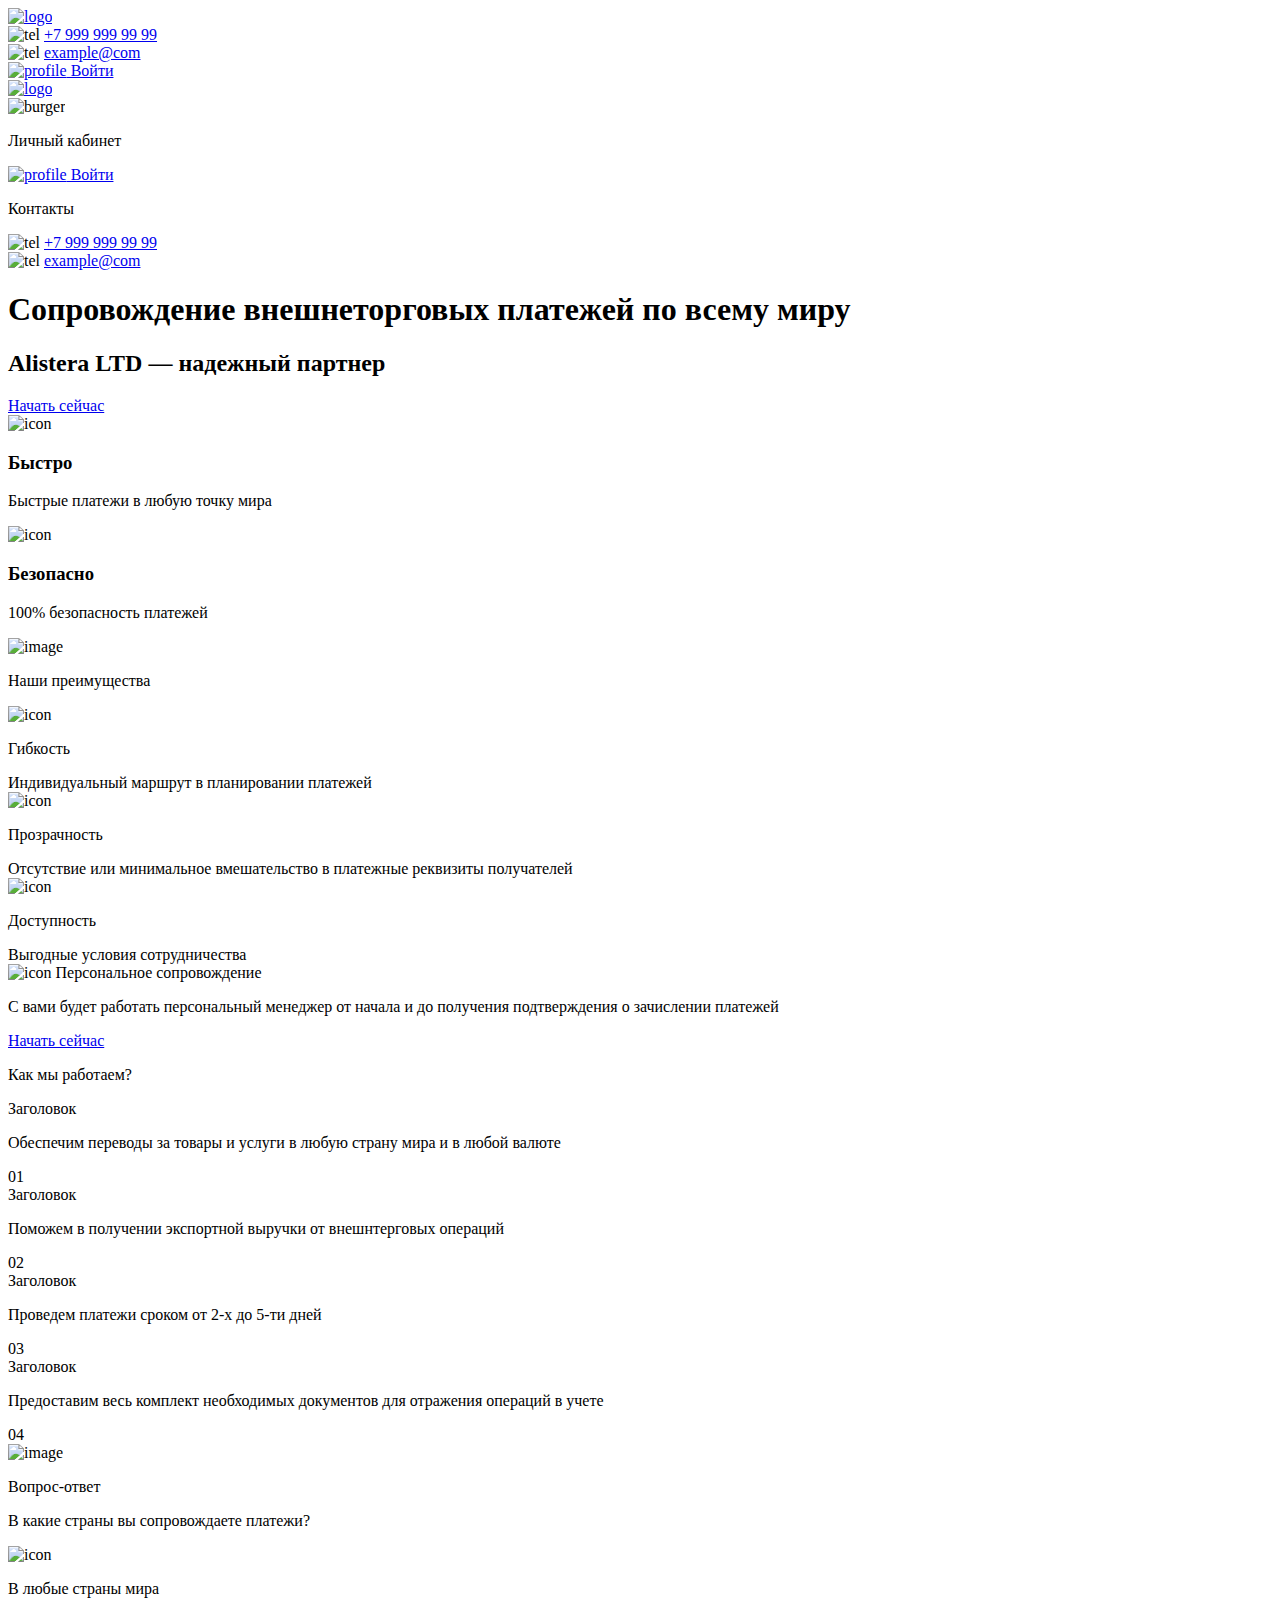
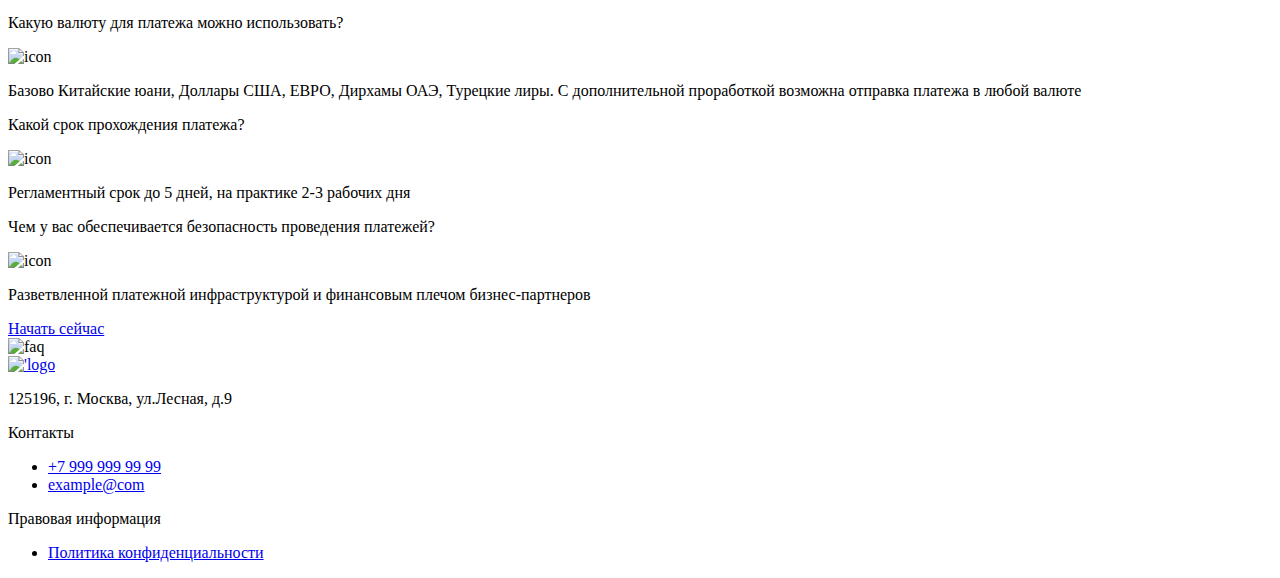
==== index.html @ 0e6edb85 "Update index.html" ====
<!DOCTYPE html>
<html lang="en">
  <head>
    <meta charset="UTF-8" />
    <meta name="viewport" content="width=device-width, initial-scale=1.0" />
    <link rel="icon" href="/img/fav.svg" type="image/x-icon" />
    <link rel="preconnect" href="https://fonts.googleapis.com" />
    <link rel="preconnect" href="https://fonts.gstatic.com" crossorigin />
    <link
      href="https://fonts.googleapis.com/css2?family=Jura:wght@300..700&family=Kanit:ital,wght@0,100;0,200;0,300;0,400;0,500;0,600;0,700;0,800;0,900;1,100;1,200;1,300;1,400;1,500;1,600;1,700;1,800;1,900&family=Montserrat:ital,wght@0,100..900;1,100..900&family=Raleway:ital,wght@0,100..900;1,100..900&family=Rubik:ital,wght@0,300..900;1,300..900&family=Space+Grotesk:wght@300..700&display=swap"
      rel="stylesheet"
    />
    <link rel="preconnect" href="https://fonts.googleapis.com" />
    <link rel="preconnect" href="https://fonts.gstatic.com" crossorigin />
    <link
      href="https://fonts.googleapis.com/css2?family=Inter:ital,opsz,wght@0,14..32,100..900;1,14..32,100..900&family=Jura:wght@300..700&family=Kanit:ital,wght@0,100;0,200;0,300;0,400;0,500;0,600;0,700;0,800;0,900;1,100;1,200;1,300;1,400;1,500;1,600;1,700;1,800;1,900&family=Montserrat:ital,wght@0,100..900;1,100..900&family=Raleway:ital,wght@0,100..900;1,100..900&family=Rubik:ital,wght@0,300..900;1,300..900&family=Space+Grotesk:wght@300..700&display=swap"
      rel="stylesheet"
    />
    <link rel="stylesheet" href="styles/main.css" />
    <link rel="stylesheet" href="styles/media.css" />
    <title>Alistera</title>
  </head>
  <body>
    <header>
      <div class="container">
        <div class="header__wrapper">
          <a href="/" class="header__logo">
            <img src="img/logo.svg" alt="logo" />
          </a>
          <div class="header__info">
            <div class="header__contacts">
              <div class="header__contact">
                <img src="img/tel.svg" alt="tel" />
                <a href="tel:+79999999999">+7 999 999 99 99</a>
              </div>
              <div class="header__contact">
                <img src="img/email.svg" alt="tel" />
                <a href="mailto:example@com">example@com</a>
              </div>
            </div>
            <a href="/" class="header__btn">
              <img src="img/profile.svg" alt="profile" />
              Войти
            </a>
          </div>
        </div>
        <div class="header__mobile">
          <a href="/" class="header__mobile-logo">
            <img src="img/logo.svg" alt="logo" />
          </a>
          <div class="header__mobile-burger">
            <img src="img/burger.svg" alt="burger" />
          </div>
          <div class="header__mobile-bg">
            <div class="header__mobile-content">
              <div class="header__mobile-profile">
                <p>Личный кабинет</p>
                <a href="/">
                  <img src="img/profile.svg" alt="profile" />
                  Войти
                </a>
              </div>
              <div class="header__mobile-contacts">
                <p>Контакты</p>
                <div class="header__contact">
                  <img src="img/tel.svg" alt="tel" />
                  <a href="tel:+79999999999">+7 999 999 99 99</a>
                </div>
                <div class="header__contact">
                  <img src="img/email.svg" alt="tel" />
                  <a href="mailto:example@com">example@com</a>
                </div>
              </div>
            </div>
          </div>
        </div>
      </div>
    </header>
    <main>
      <section class="banner">
        <div class="container">
          <div class="banner__info">
            <h1>Сопровождение внешнеторговых платежей по всему миру</h1>
            <h2>Alistera LTD — надежный партнер</h2>
            <div class="banner__btn">
              <a href="/" class="btn__main">Начать сейчас</a>
            </div>
            <div class="banner__items">
              <div class="banner__item">
                <img src="img/banner-fast.svg" alt="icon" />
                <h3>Быстро</h3>
                <p>Быстрые платежи в любую точку мира</p>
              </div>
              <div class="banner__item">
                <img src="img/banner-save.svg" alt="icon" />
                <h3>Безопасно</h3>
                <p>100% безопасность платежей</p>
              </div>
            </div>
            <div class="banner__image">
              <img src="img/banner.png" alt="image" />
            </div>
          </div>
        </div>
      </section>

      <section class="advantages">
        <div class="container">
          <p class="title__section">Наши преимущества</p>
          <div class="advantages__items">
            <div class="advantages__item">
              <img src="img/adv1.svg" alt="icon" />
              <p>Гибкость</p>
              <span>Индивидуальный маршрут в планировании платежей</span>
            </div>
            <div class="advantages__item">
              <img src="img/adv2.svg" alt="icon" />
              <p>Прозрачность</p>
              <span
                >Отсутствие или минимальное вмешательство в платежные реквизиты
                получателей</span
              >
            </div>
            <div class="advantages__item">
              <img src="img/adv3.svg" alt="icon" />
              <p>Доступность</p>
              <span>Выгодные условия сотрудничества</span>
            </div>
          </div>
          <div class="advantages__widget">
            <div class="advantages__widget-title">
              <img src="img/adv4.svg" alt="icon" />
              Персональное сопровождение
            </div>
            <p>
              С вами будет работать персональный менеджер от начала
              и до получения подтверждения о зачислении платежей
            </p>
            <a href="/" class="btn__main">Начать сейчас</a>
          </div>
        </div>
      </section>

      <section class="work">
        <div class="container">
          <p class="title__section">Как мы работаем?</p>
          <div class="work__wrapper">
            <div class="work__items">
              <div class="work__item">
                <span>Заголовок</span>
                <p>
                  Обеспечим переводы за товары и услуги в любую страну мира
                  и в любой валюте
                </p>
                <div class="work__item-number">01</div>
              </div>
              <div class="work__item">
                <span>Заголовок</span>
                <p>
                  Поможем в получении экспортной выручки от внешнтерговых
                  операций
                </p>
                <div class="work__item-number">02</div>
              </div>
              <div class="work__item">
                <span>Заголовок</span>
                <p>Проведем платежи сроком от 2-х до 5-ти дней</p>
                <div class="work__item-number">03</div>
              </div>
              <div class="work__item">
                <span>Заголовок</span>
                <p>
                  Предоставим весь комплект необходимых документов для отражения
                  операций в учете
                </p>
                <div class="work__item-number">04</div>
              </div>
            </div>
            <div class="work__image">
              <img src="img/work.png" alt="image" />
            </div>
          </div>
        </div>
      </section>

      <section class="faq">
        <div class="container">
          <p class="title__section">Вопрос-ответ</p>
          <div class="faq__wrapper">
            <div class="faq__info">
              <div class="faq__items">
                <div class="faq__item active">
                  <div class="faq__title">
                    <p>В какие страны вы сопровождаете платежи?</p>
                    <img src="img/faq-plus.svg" alt="icon" />
                  </div>
                  <p class="faq__content">В любые страны мира</p>
                </div>
                <div class="faq__item active">
                  <div class="faq__title">
                    <p>Какую валюту для платежа можно использовать?</p>
                    <img src="img/faq-plus.svg" alt="icon" />
                  </div>
                  <p class="faq__content">
                    Базово Китайские юани, Доллары США, ЕВРО, Дирхамы ОАЭ,
                    Турецкие лиры. С дополнительной проработкой возможна
                    отправка платежа в любой валюте
                  </p>
                </div>
                <div class="faq__item active">
                  <div class="faq__title">
                    <p>Какой срок прохождения платежа?</p>
                    <img src="img/faq-plus.svg" alt="icon" />
                  </div>
                  <p class="faq__content">
                    Регламентный срок до 5 дней, на практике 2-3 рабочих дня
                  </p>
                </div>
                <div class="faq__item">
                  <div class="faq__title">
                    <p>
                      Чем у вас обеспечивается безопасность проведения платежей?
                    </p>
                    <img src="img/faq-plus.svg" alt="icon" />
                  </div>
                  <p class="faq__content">
                    Разветвленной платежной инфраструктурой и финансовым плечом
                    бизнес-партнеров
                  </p>
                </div>
              </div>
              <a href="/" class="btn__main">Начать сейчас</a>
            </div>
            <div class="faq__image">
              <img src="img/faq.png" alt="faq" />
            </div>
          </div>
        </div>
      </section>
    </main>

    <footer>
      <div class="container">
        <div class="footer__wrapper">
          <div class="footer__info">
            <a href="/" class="footer__logo">
              <img src="img/logo.svg" alt="'logo" />
            </a>
            <p>125196, г. Москва, ул.Лесная, д.9</p>
          </div>
          <div class="footer__content">
            <span>Контакты</span>
            <ul>
              <li><a href="tel:+79999999999">+7 999 999 99 99</a></li>
              <li><a href="mailto:example@com">example@com</a></li>
            </ul>
          </div>
          <div class="footer__content">
            <span>Правовая информация</span>
            <ul>
              <li>
                <a class="footer__politic" href="/"
                  >Политика конфиденциальности</a
                >
              </li>
            </ul>
          </div>
        </div>
      </div>
    </footer>

    <script src="scripts/script.js"></script>
  </body>
</html>
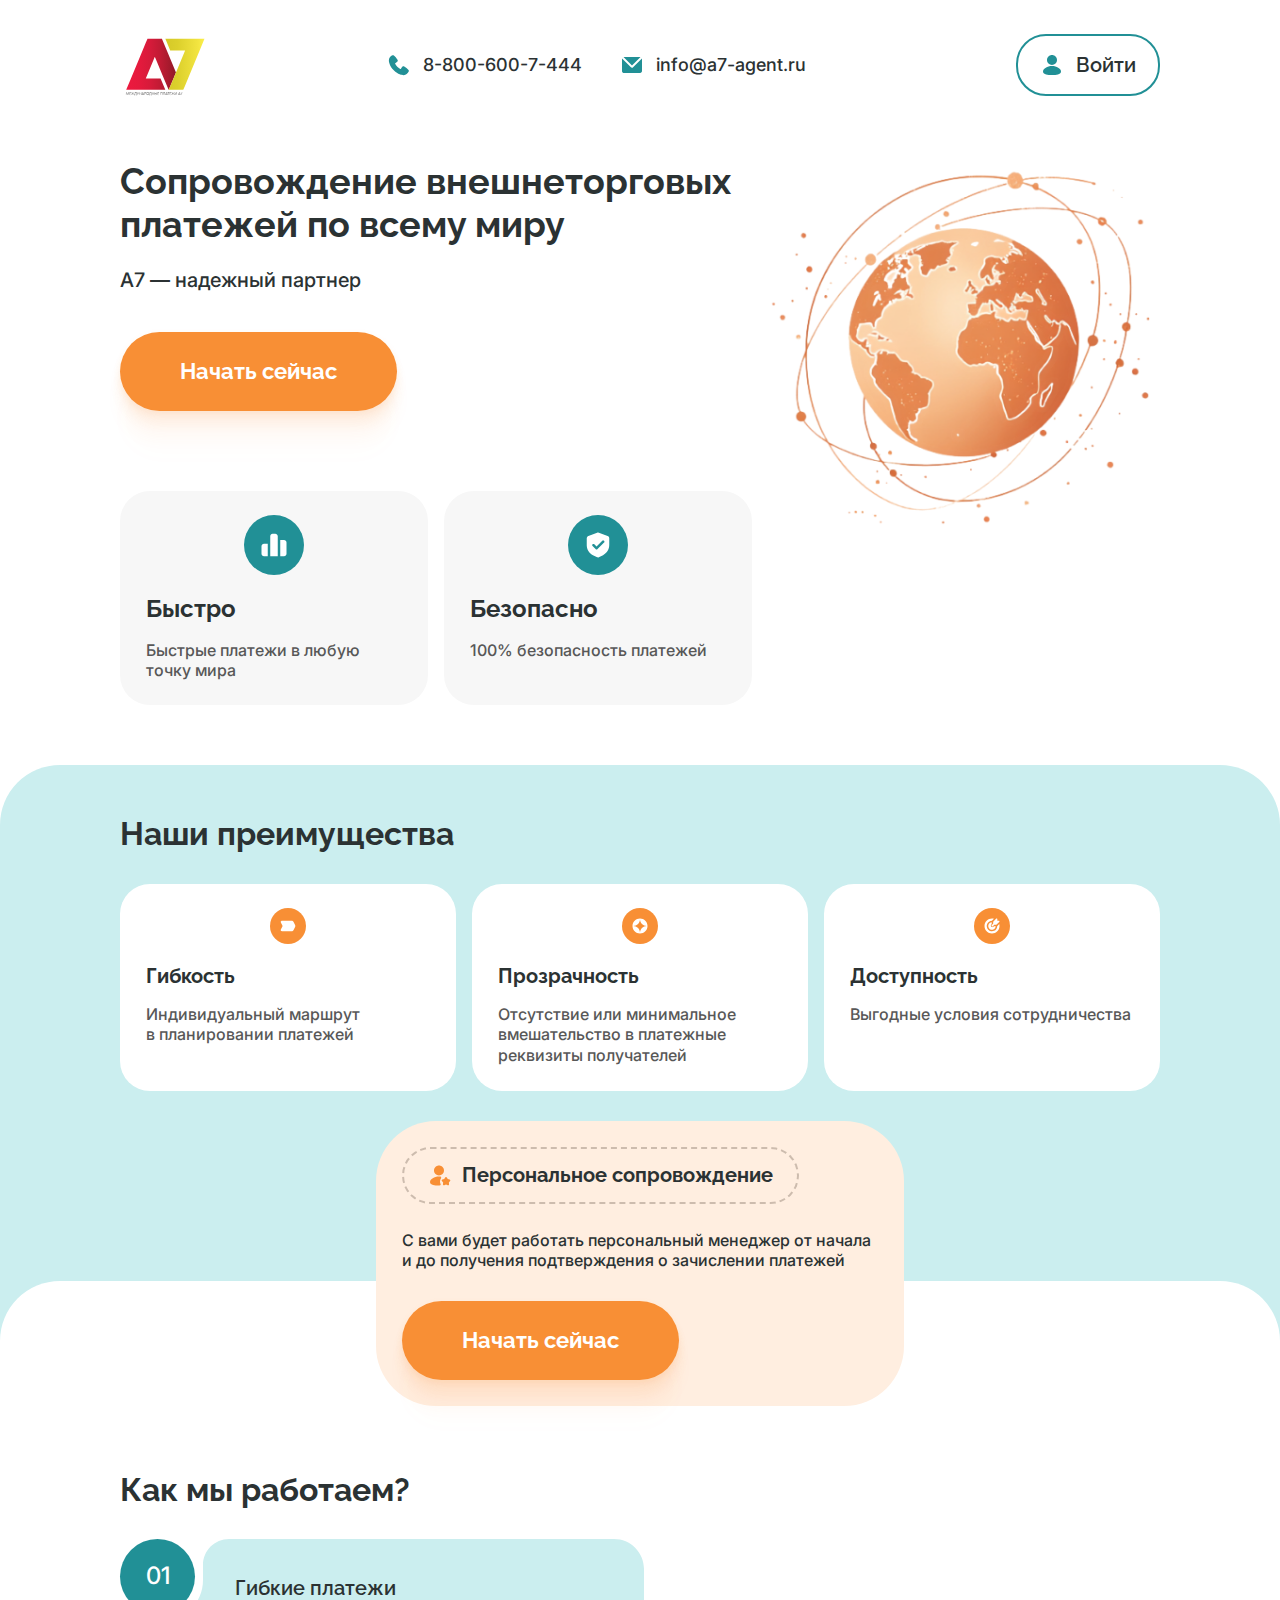
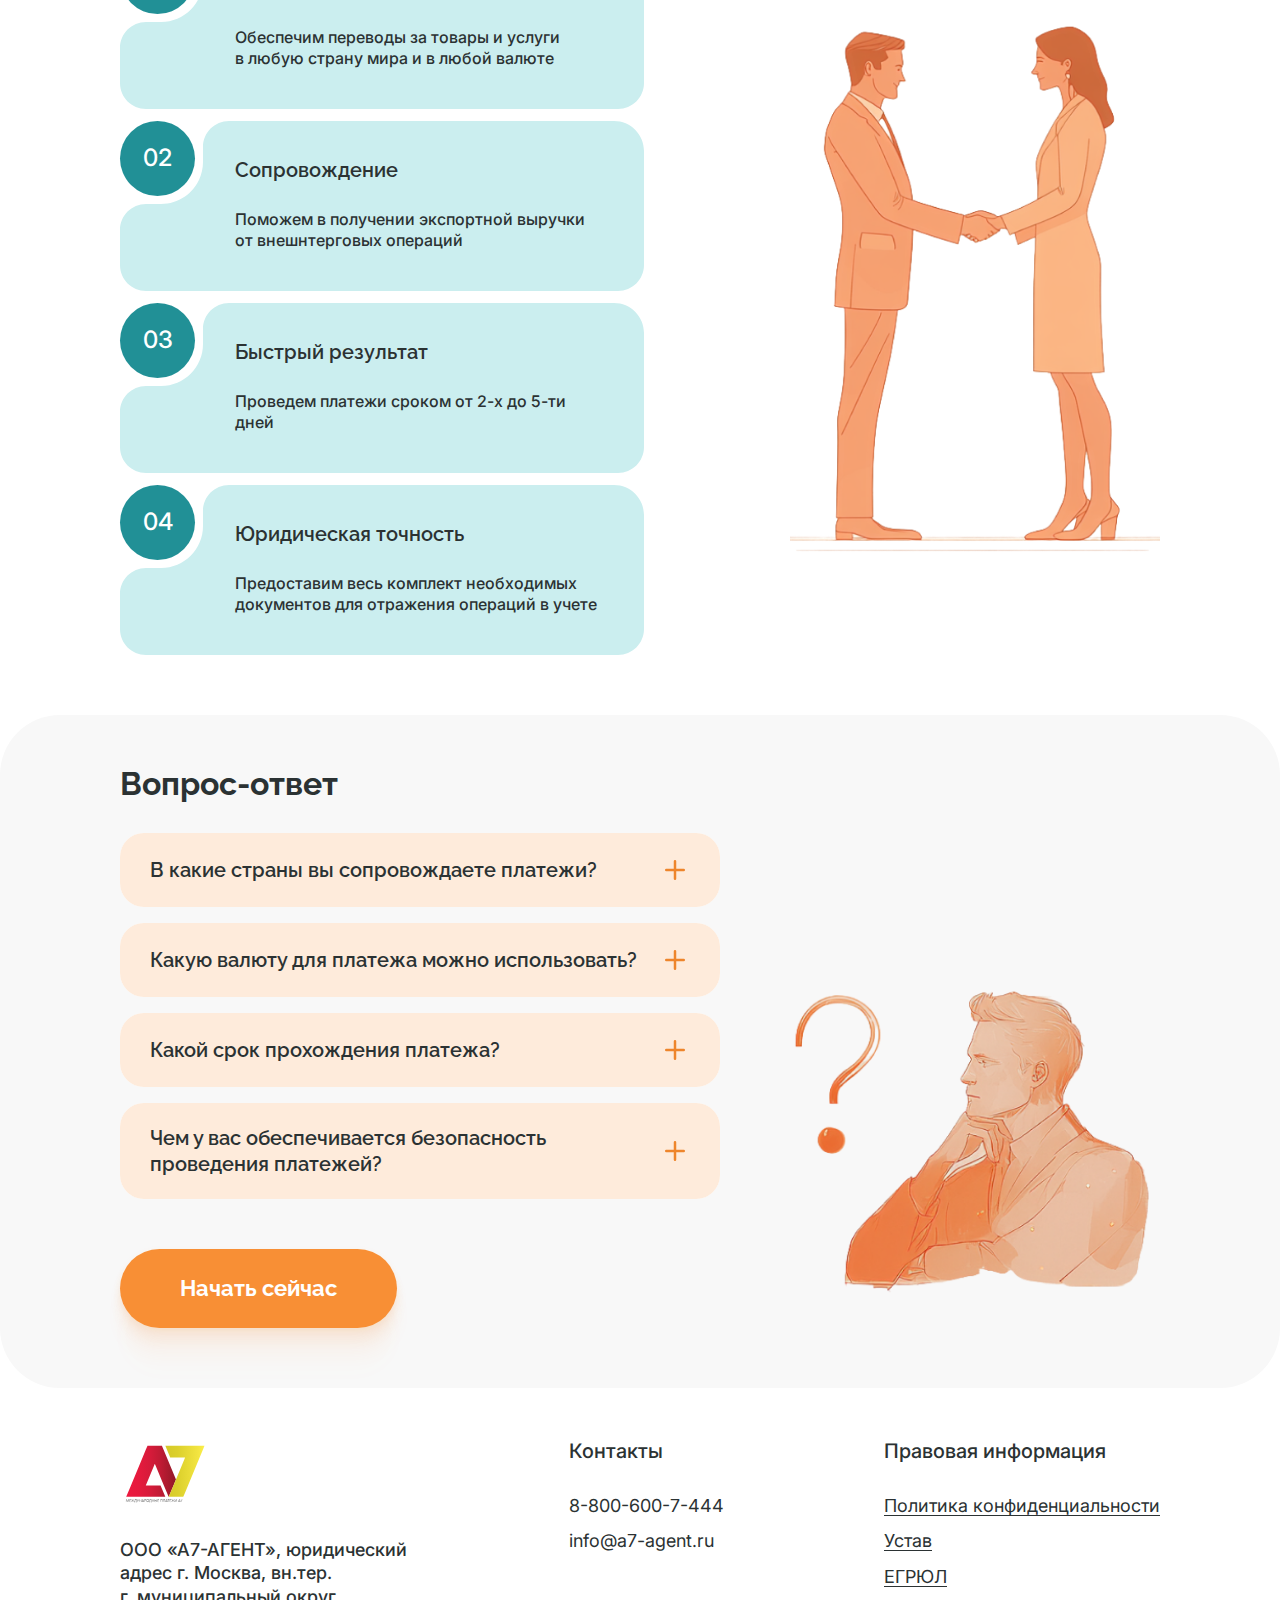
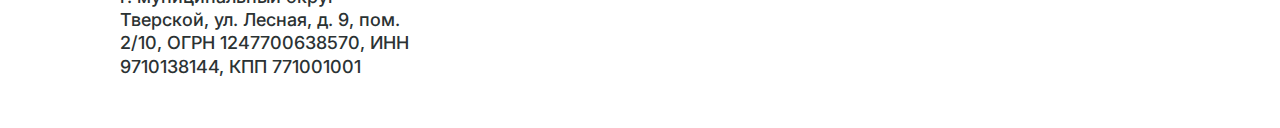
==== commit 6592be25: "Update index.html" ====
--- a/index.html
+++ b/index.html
@@ -3,7 +3,7 @@
   <head>
     <meta charset="UTF-8" />
     <meta name="viewport" content="width=device-width, initial-scale=1.0" />
-    <link rel="icon" href="/img/fav.svg" type="image/x-icon" />
+    <link rel="icon" href="img/fav.svg" type="image/x-icon" />
     <link rel="preconnect" href="https://fonts.googleapis.com" />
     <link rel="preconnect" href="https://fonts.gstatic.com" crossorigin />
     <link
@@ -18,7 +18,7 @@
     />
     <link rel="stylesheet" href="styles/main.css" />
     <link rel="stylesheet" href="styles/media.css" />
-    <title>Alistera</title>
+    <title>A7. Сопровождение внешнеторговых платежей по всему миру</title>
   </head>
   <body>
     <header>
@@ -31,14 +31,14 @@
             <div class="header__contacts">
               <div class="header__contact">
                 <img src="img/tel.svg" alt="tel" />
-                <a href="tel:+79999999999">+7 999 999 99 99</a>
+                <a href="tel:88006007444">8-800-600-7-444</a>
               </div>
               <div class="header__contact">
                 <img src="img/email.svg" alt="tel" />
-                <a href="mailto:example@com">example@com</a>
-              </div>
-            </div>
-            <a href="/" class="header__btn">
+                <a href="mailto:info@a7-agent.ru">info@a7-agent.ru</a>
+              </div>
+            </div>
+            <a href="https://form.a7-agent.ru/" class="header__btn">
               <img src="img/profile.svg" alt="profile" />
               Войти
             </a>
@@ -55,7 +55,7 @@
             <div class="header__mobile-content">
               <div class="header__mobile-profile">
                 <p>Личный кабинет</p>
-                <a href="/">
+                <a href="https://form.a7-agent.ru/">
                   <img src="img/profile.svg" alt="profile" />
                   Войти
                 </a>
@@ -64,11 +64,11 @@
                 <p>Контакты</p>
                 <div class="header__contact">
                   <img src="img/tel.svg" alt="tel" />
-                  <a href="tel:+79999999999">+7 999 999 99 99</a>
+                  <a href="tel:88006007444">8-800-600-7-444</a>
                 </div>
                 <div class="header__contact">
                   <img src="img/email.svg" alt="tel" />
-                  <a href="mailto:example@com">example@com</a>
+                  <a href="mailto:info@a7-agent.ru">info@a7-agent.ru</a>
                 </div>
               </div>
             </div>
@@ -81,9 +81,11 @@
         <div class="container">
           <div class="banner__info">
             <h1>Сопровождение внешнеторговых платежей по всему миру</h1>
-            <h2>Alistera LTD — надежный партнер</h2>
+            <h2>A7 — надежный партнер</h2>
             <div class="banner__btn">
-              <a href="/" class="btn__main">Начать сейчас</a>
+              <a href="https://form.a7-agent.ru/" class="btn__main"
+                >Начать сейчас</a
+              >
             </div>
             <div class="banner__items">
               <div class="banner__item">
@@ -136,7 +138,9 @@
               С вами будет работать персональный менеджер от начала
               и до получения подтверждения о зачислении платежей
             </p>
-            <a href="/" class="btn__main">Начать сейчас</a>
+            <a href="https://form.a7-agent.ru/" class="btn__main"
+              >Начать сейчас</a
+            >
           </div>
         </div>
       </section>
@@ -147,7 +151,7 @@
           <div class="work__wrapper">
             <div class="work__items">
               <div class="work__item">
-                <span>Заголовок</span>
+                <span>Гибкие платежи</span>
                 <p>
                   Обеспечим переводы за товары и услуги в любую страну мира
                   и в любой валюте
@@ -155,7 +159,7 @@
                 <div class="work__item-number">01</div>
               </div>
               <div class="work__item">
-                <span>Заголовок</span>
+                <span>Сопровождение</span>
                 <p>
                   Поможем в получении экспортной выручки от внешнтерговых
                   операций
@@ -163,12 +167,12 @@
                 <div class="work__item-number">02</div>
               </div>
               <div class="work__item">
-                <span>Заголовок</span>
+                <span>Быстрый результат</span>
                 <p>Проведем платежи сроком от 2-х до 5-ти дней</p>
                 <div class="work__item-number">03</div>
               </div>
               <div class="work__item">
-                <span>Заголовок</span>
+                <span>Юридическая точность</span>
                 <p>
                   Предоставим весь комплект необходимых документов для отражения
                   операций в учете
@@ -189,14 +193,14 @@
           <div class="faq__wrapper">
             <div class="faq__info">
               <div class="faq__items">
-                <div class="faq__item active">
+                <div class="faq__item">
                   <div class="faq__title">
                     <p>В какие страны вы сопровождаете платежи?</p>
                     <img src="img/faq-plus.svg" alt="icon" />
                   </div>
                   <p class="faq__content">В любые страны мира</p>
                 </div>
-                <div class="faq__item active">
+                <div class="faq__item">
                   <div class="faq__title">
                     <p>Какую валюту для платежа можно использовать?</p>
                     <img src="img/faq-plus.svg" alt="icon" />
@@ -207,7 +211,7 @@
                     отправка платежа в любой валюте
                   </p>
                 </div>
-                <div class="faq__item active">
+                <div class="faq__item">
                   <div class="faq__title">
                     <p>Какой срок прохождения платежа?</p>
                     <img src="img/faq-plus.svg" alt="icon" />
@@ -229,7 +233,9 @@
                   </p>
                 </div>
               </div>
-              <a href="/" class="btn__main">Начать сейчас</a>
+              <a href="https://form.a7-agent.ru/" class="btn__main"
+                >Начать сейчас</a
+              >
             </div>
             <div class="faq__image">
               <img src="img/faq.png" alt="faq" />
@@ -246,13 +252,19 @@
             <a href="/" class="footer__logo">
               <img src="img/logo.svg" alt="'logo" />
             </a>
-            <p>125196, г. Москва, ул.Лесная, д.9</p>
+            <p>
+              ООО «А7-АГЕНТ», юридический<br />
+              адрес г. Москва, вн.тер.<br />г. муниципальный округ<br />
+              Тверской, ул. Лесная, д. 9, пом.<br />
+              2/10, ОГРН 1247700638570, ИНН<br />
+              9710138144, КПП 771001001
+            </p>
           </div>
           <div class="footer__content">
             <span>Контакты</span>
             <ul>
-              <li><a href="tel:+79999999999">+7 999 999 99 99</a></li>
-              <li><a href="mailto:example@com">example@com</a></li>
+              <li><a href="tel:88006007444">8-800-600-7-444</a></li>
+              <li><a href="mailto:info@a7-agent.ru">info@a7-agent.ru</a></li>
             </ul>
           </div>
           <div class="footer__content">
@@ -263,6 +275,8 @@
                   >Политика конфиденциальности</a
                 >
               </li>
+              <li><a class="footer__politic" href="/">Устав</a></li>
+              <li><a class="footer__politic" href="/">ЕГРЮЛ</a></li>
             </ul>
           </div>
         </div>
--- a/styles/main.css
+++ b/styles/main.css
@@ -0,0 +1,594 @@
+*::-webkit-input-placeholder {
+  color: #000;
+  opacity: 1;
+}
+*:-moz-placeholder {
+  color: #000;
+  opacity: 1;
+}
+*::-moz-placeholder {
+  color: #000;
+  opacity: 1;
+}
+*:-ms-input-placeholder {
+  color: #000;
+  opacity: 1;
+}
+* {
+  box-sizing: border-box;
+}
+body {
+  font-family: "Inter";
+  padding: 0;
+  margin: 0;
+  background-color: #fff;
+  color: #2b3233;
+}
+button {
+  cursor: pointer;
+}
+button,
+input,
+optgroup,
+select,
+textarea {
+  font-family: inherit;
+}
+input {
+  -webkit-appearance: none;
+  -moz-appearance: none;
+  appearance: none;
+}
+a,
+button,
+input,
+img {
+  transition: all 0.3s;
+}
+h1,
+h2,
+h3,
+h4,
+h5,
+h6 {
+  padding: 0;
+  margin: 0;
+  font-weight: normal;
+}
+.wrapper {
+  overflow: hidden;
+}
+a {
+  text-decoration: none;
+  outline: none;
+  color: #2b3233;
+}
+* {
+  outline: none !important;
+}
+ul {
+  padding: 0;
+  margin: 0;
+}
+ul li {
+  list-style-type: none;
+  outline: none;
+}
+img {
+  outline: none;
+  display: block;
+}
+p {
+  padding: 0;
+  margin: 0;
+}
+form {
+  margin: 0;
+}
+
+.container {
+  max-width: 1320px;
+  padding: 0 20px;
+  margin-left: auto;
+  margin-right: auto;
+}
+
+header {
+  margin-top: 40px;
+}
+
+.header__wrapper {
+  display: flex;
+  justify-content: space-between;
+  align-items: center;
+}
+
+.header__logo {
+  display: flex;
+  width: 90px;
+  height: 70px;
+  overflow: hidden;
+}
+
+.header__logo img {
+  width: 100%;
+  height: 100%;
+  object-fit: cover;
+}
+
+.header__info {
+  display: flex;
+  align-items: center;
+  gap: 210px;
+}
+
+.header__contacts {
+  display: flex;
+  align-items: center;
+  gap: 38px;
+}
+
+.header__contact {
+  display: flex;
+  align-items: center;
+  gap: 12px;
+  font-family: "Inter";
+  font-weight: 500;
+  font-size: 18px;
+  line-height: 130%;
+  color: #2b3233;
+}
+
+.header__btn {
+  display: flex;
+  align-items: center;
+  gap: 12px;
+  font-family: "Raleway";
+  font-weight: 600;
+  font-size: 20px;
+  line-height: 130%;
+  color: #2b3233;
+  padding: 16px 22px;
+  border: 2px solid #219096;
+  width: fit-content;
+  border-radius: 30px;
+  cursor: pointer;
+}
+
+.banner {
+  margin: 90px 0 170px 0;
+}
+
+.banner__info {
+  position: relative;
+}
+
+.banner__image {
+  width: 726px;
+  height: 608px;
+  overflow: hidden;
+  position: absolute;
+  top: 66px;
+  right: -100px;
+}
+
+.banner__image img {
+  width: 100%;
+  height: 100%;
+  object-fit: cover;
+}
+
+.banner__info h1 {
+  color: #2b3233;
+  font-family: "Raleway";
+  font-size: 50px;
+  font-weight: 700;
+  line-height: 120%;
+  max-width: 850px;
+}
+
+.banner__info h2 {
+  margin-top: 22px;
+  color: #2b3233;
+  font-family: "Inter";
+  font-size: 24px;
+  font-style: normal;
+  font-weight: 500;
+  line-height: 120%;
+}
+
+.banner__btn {
+  margin-top: 120px;
+}
+
+.btn__main {
+  padding: 30px 60px;
+  border-radius: 60px;
+  background-color: #f88f35;
+  color: #fff;
+  font-family: "Raleway";
+  font-size: 26px;
+  font-style: normal;
+  font-weight: 700;
+  line-height: 120%;
+  text-align: center;
+  cursor: pointer;
+  display: inline-block;
+  transition: 0.4s all;
+  box-shadow: 0px 74px 21px 0px rgba(248, 143, 53, 0),
+    0px 47px 19px 0px rgba(248, 143, 53, 0.01),
+    0px 27px 16px 0px rgba(248, 143, 53, 0.05),
+    0px 12px 12px 0px rgba(248, 143, 53, 0.09),
+    0px 3px 7px 0px rgba(248, 143, 53, 0.1);
+}
+
+.btn__main:hover {
+  background-color: #ea8127;
+  box-shadow: 0px 74px 21px 0px rgba(248, 143, 53, 0),
+    0px 47px 19px 0px rgba(248, 143, 53, 0.01),
+    0px 27px 16px 0px rgba(248, 143, 53, 0.05),
+    0px 12px 12px 0px rgba(248, 143, 53, 0.09),
+    0px 3px 7px 0px rgba(248, 143, 53, 0.1);
+}
+
+.banner__items {
+  margin-top: 80px;
+  display: flex;
+  gap: 16px;
+}
+
+.banner__item {
+  padding: 40px;
+  max-width: 308px;
+  width: 100%;
+  border-radius: 30px;
+  background-color: #F7F7F7;
+}
+
+.banner__item img {
+  width: 60px;
+  height: 60px;
+  margin: 0 auto;
+}
+
+.banner__item h3 {
+  margin-top: 20px;
+  color: #2b3233;
+  font-family: "Raleway";
+  font-size: 24px;
+  font-style: normal;
+  font-weight: 700;
+  line-height: 120%;
+}
+
+.banner__item p {
+  margin-top: 16px;
+  color: #585858;
+  font-family: "Inter";
+  font-size: 18px;
+  font-style: normal;
+  font-weight: 500;
+  line-height: 130%;
+}
+
+.advantages {
+  background-color: #cbeeef;
+  border-radius: 60px 60px 0 0;
+  padding-top: 140px;
+}
+
+.title__section {
+  color: #2b3233;
+  font-family: "Raleway";
+  font-size: 50px;
+  font-style: normal;
+  font-weight: 700;
+  line-height: 120%;
+}
+
+.advantages__items {
+  margin-top: 90px;
+  display: flex;
+  gap: 16px;
+}
+
+.advantages__item {
+  padding: 40px;
+  border-radius: 30px;
+  background-color: #fff;
+  width: 416px;
+  height: 274px;
+}
+
+.advantages__item img {
+  width: 60px;
+  height: 60px;
+  margin: 0 auto;
+}
+
+.advantages__item p {
+  margin: 20px 0 16px 0;
+  color: #2b3233;
+  font-family: "Raleway";
+  font-size: 24px;
+  font-style: normal;
+  font-weight: 700;
+  line-height: 120%;
+}
+
+.advantages__item span {
+  color: #585858;
+  font-family: "Inter";
+  font-size: 18px;
+  font-style: normal;
+  font-weight: 500;
+  line-height: 130%;
+}
+
+.advantages__widget {
+  position: relative;
+  z-index: 10;
+  max-width: 738px;
+  margin: 40px auto 0;
+  padding: 40px;
+  border-radius: 60px;
+  background-color: #ffeee0;
+}
+
+.advantages__widget-title {
+  display: flex;
+  align-items: center;
+  gap: 10px;
+  padding: 14px 24px;
+  border-radius: 30px;
+  border: 2px dashed #cdbcae;
+  width: fit-content;
+  color: #2b3233;
+  font-family: "Raleway";
+  font-size: 24px;
+  font-style: normal;
+  font-weight: 700;
+  line-height: 120%;
+}
+
+.advantages__widget p {
+  margin: 26px 0 40px 0;
+  color: #2b3233;
+  font-family: "Inter";
+  font-size: 22px;
+  font-style: normal;
+  font-weight: 500;
+  line-height: 130%;
+}
+
+.work {
+  margin-top: -180px;
+  border-radius: 60px 60px 0 0;
+  padding: 310px 0 150px 0;
+  background-color: #fff;
+}
+
+.work__wrapper {
+  display: flex;
+  align-items: center;
+  gap: 146px;
+}
+
+.work__items {
+  margin-top: 100px;
+  display: flex;
+  flex-direction: column;
+  gap: 30px;
+}
+
+.work__item {
+  padding: 38px 86px 40px 115px;
+  width: 524px;
+  height: 190px;
+  background-image: url("../img/work-form.svg");
+  position: relative;
+  display: flex;
+  flex-direction: column;
+  justify-content: space-between;
+}
+
+.work__item-number {
+  position: absolute;
+  top: 0;
+  left: 0;
+  width: 75px;
+  height: 75px;
+  border-radius: 50%;
+  background-color: #219096;
+  display: flex;
+  align-items: center;
+  justify-content: center;
+  color: #fff;
+  font-family: "Inter";
+  font-size: 24px;
+  font-style: normal;
+  font-weight: 500;
+  line-height: 120%;
+}
+
+.work__item span {
+  color: #2b3233;
+  font-family: "Raleway";
+  font-size: 24px;
+  font-style: normal;
+  font-weight: 600;
+  line-height: 130%;
+}
+
+.work__item p {
+  color: #2b3233;
+  font-family: "Inter";
+  font-size: 18px;
+  font-style: normal;
+  font-weight: 500;
+  line-height: 130%;
+}
+
+.work__image {
+  width: 584px;
+  height: 874px;
+  overflow: hidden;
+}
+
+.work__image img {
+  width: 100%;
+  height: 100%;
+  object-fit: cover;
+}
+
+.faq {
+  padding: 140px 0 160px 0;
+  background-color: #f8f8f8;
+  border-radius: 60px;
+}
+
+.faq__wrapper {
+  display: flex;
+  justify-content: space-between;
+}
+
+.faq__image {
+  margin-top: 170px;
+  width: 448px;
+  height: 456px;
+  overflow: hidden;
+}
+
+.faq__image img {
+  width: 100%;
+  height: 100%;
+  object-fit: cover;
+}
+
+.faq__items {
+  margin: 90px 0 70px 0;
+  display: flex;
+  flex-direction: column;
+  gap: 16px;
+}
+
+.faq__item {
+  max-width: 740px;
+  background-color: #fff;
+  border-radius: 24px;
+}
+
+.faq__title {
+  padding: 26px 40px;
+  display: flex;
+  align-items: center;
+  justify-content: space-between;
+  background-color: #feebdb;
+  border-radius: 24px;
+  cursor: pointer;
+}
+
+.faq__title p {
+  max-width: 600px;
+  color: #2b3233;
+  font-family: "Raleway";
+  font-size: 24px;
+  font-style: normal;
+  font-weight: 600;
+  line-height: 130%;
+}
+
+.faq__content {
+  color: #2b3233;
+  font-family: "Inter";
+  font-size: 18px;
+  font-style: normal;
+  font-weight: 500;
+  line-height: 130%;
+}
+
+.faq__content {
+  overflow: hidden;
+  max-height: 0;
+  transition: all 0.3s ease;
+  padding: 0;
+}
+
+.faq__item.active .faq__content {
+  max-height: 120px !important;
+  padding: 26px 40px;
+}
+
+.faq__item.active .faq__title {
+  background-color: #cbeeef;
+}
+
+footer {
+  padding: 160px 0;
+}
+
+.footer__wrapper {
+  display: flex;
+  justify-content: space-between;
+}
+
+.footer__logo {
+  display: flex;
+  width: 90px;
+  height: 70px;
+  overflow: hidden;
+}
+
+.footer__logo img {
+  width: 100%;
+  height: 100%;
+  object-fit: cover;
+}
+
+.footer__info p {
+  margin-top: 30px;
+  color: #2b3233;
+  font-family: "Inter";
+  font-size: 18px;
+  font-style: normal;
+  font-weight: 500;
+  line-height: 130%;
+}
+
+.footer__content span {
+  color: #2b3233;
+  font-family: "Inter";
+  font-size: 20px;
+  font-style: normal;
+  font-weight: 500;
+  line-height: 130%;
+}
+
+.footer__content ul {
+  margin-top: 30px;
+  display: flex;
+  flex-direction: column;
+  gap: 12px;
+}
+
+.footer__content ul li a {
+  color: #2b3233;
+  font-family: "Inter";
+  font-size: 18px;
+  font-style: normal;
+  font-weight: 400;
+  line-height: 130%;
+}
+
+.footer__politic {
+  text-decoration-line: underline;
+  text-decoration-style: solid;
+  text-decoration-skip-ink: none;
+  text-decoration-thickness: auto;
+  text-underline-offset: auto;
+  text-underline-position: from-font;
+}
+
+.header__mobile {
+  display: none;
+}
--- a/styles/media.css
+++ b/styles/media.css
@@ -0,0 +1,601 @@
+@media (max-width: 1600px) {
+  .container {
+    max-width: 1080px;
+  }
+
+  header {
+    margin-top: 30px;
+  }
+
+  .banner {
+    margin: 60px 0;
+  }
+
+  .banner__info h1 {
+    font-size: 36px;
+    line-height: 120%;
+    max-width: 620px;
+  }
+
+  .banner__info h2 {
+    font-size: 20px;
+    line-height: 120%;
+  }
+
+  .banner__btn {
+    margin-top: 40px;
+  }
+
+  .banner__item p {
+    font-size: 16px;
+  }
+
+  .banner__item {
+    padding: 24px 26px;
+  }
+
+  .banner__image {
+    width: 420px;
+    height: 430px;
+    top: -30px;
+    right: -20px;
+  }
+
+  .advantages {
+    padding-top: 50px;
+  }
+
+  .title__section {
+    font-size: 32px;
+  }
+
+  .advantages__items {
+    margin-top: 30px;
+  }
+
+  .advantages__widget {
+    margin: 30px auto 0;
+  }
+
+  .advantages__item {
+    padding: 24px 26px;
+    width: 100%;
+    height: 207px;
+  }
+
+  .advantages__item img {
+    width: 36px;
+    height: 36px;
+  }
+
+  .advantages__item p {
+    font-size: 20px;
+  }
+
+  .advantages__item span {
+    font-size: 16px;
+  }
+
+  .advantages__widget {
+    max-width: 528px;
+    padding: 26px;
+  }
+
+  .advantages__widget-title {
+    font-size: 20px;
+  }
+
+  .advantages__widget p {
+    font-size: 16px;
+    margin: 26px 0 30px 0;
+  }
+
+  .work {
+    margin-top: -125px;
+    padding: 190px 0 60px 0;
+  }
+
+  .btn__main {
+    font-size: 22px;
+    padding: 26px 60px;
+  }
+
+  .work__items {
+    margin-top: 30px;
+    gap: 12px;
+  }
+
+  .work__item {
+    height: 170px;
+    background-image: url("../img/work-form-laptop.svg");
+    padding: 36px 43px 40px 115px;
+  }
+
+  .work__item p {
+    font-size: 16px;
+  }
+
+  .work__item span {
+    font-size: 20px;
+  }
+
+  .work__image {
+    width: 480px;
+    height: 720px;
+  }
+
+  .faq__item {
+    max-width: 600px;
+  }
+
+  .faq {
+    padding: 50px 0 60px 0;
+  }
+
+  .faq__items {
+    margin: 30px 0 50px 0;
+  }
+
+  .faq__image {
+    margin-top: 130px;
+    width: 380px;
+    height: 388px;
+  }
+
+  .faq__title p {
+    font-size: 20px;
+  }
+
+  .faq__title {
+    padding: 22px 30px;
+  }
+
+  .faq__item.active .faq__content {
+    padding: 22px 30px;
+  }
+
+  footer {
+    padding: 50px 0;
+  }
+}
+
+@media (max-width: 580px) {
+  .header__wrapper {
+    display: none;
+  }
+
+  header {
+    position: relative;
+    margin-top: 30px;
+  }
+
+  .header__mobile-content {
+    width: 100%;
+    height: 100vh;
+    position: absolute;
+    top: 0;
+    left: 0;
+    background-color: #fff;
+    z-index: 1000;
+    border-radius: 0 0 20px 20px;
+  }
+
+  .header__mobile {
+    display: flex;
+    align-items: center;
+    justify-content: space-between;
+  }
+
+  .header__mobile-burger {
+    position: relative;
+    z-index: 1001;
+  }
+
+  .header__mobile-logo {
+    display: flex;
+    width: 57px;
+    height: 44px;
+    overflow: hidden;
+  }
+
+  .header__mobile-logo img {
+    width: 100%;
+    height: 100%;
+    object-fit: cover;
+  }
+
+  .header__mobile-profile p,
+  .header__mobile-contacts p {
+    color: #2b3233;
+    font-family: "Raleway";
+    font-size: 18px;
+    font-style: normal;
+    font-weight: 600;
+    line-height: 130%;
+    margin-bottom: 22px;
+  }
+
+  .header__mobile-profile a {
+    width: 100%;
+    padding: 14px 0;
+    display: flex;
+    align-items: center;
+    justify-content: center;
+    gap: 12px;
+    border: 2px solid #219096;
+    border-radius: 30px;
+    color: #2b3233;
+    font-family: "Raleway";
+    font-size: 18px;
+    font-style: normal;
+    font-weight: 500;
+    line-height: 130%;
+    text-align: center;
+  }
+
+  .header__mobile-contacts {
+    margin-top: 40px;
+  }
+
+  .header__contact {
+    margin-bottom: 20px;
+  }
+
+  .header__mobile-content {
+    max-height: 0;
+    overflow: hidden;
+    transition: all 0.3s ease;
+  }
+
+  .header__mobile-content.active {
+    max-height: 340px;
+    padding: 40px 30px 20px 30px;
+  }
+
+  .header__mobile-burger img {
+    cursor: pointer;
+    transition: opacity 0.3s ease;
+  }
+
+  .header__mobile-burger img.close-icon {
+    opacity: 0;
+    position: absolute;
+    top: 0px;
+  }
+
+  .header__mobile-burger.active img.burger-icon {
+    opacity: 0;
+  }
+
+  .header__mobile-burger.active img.close-icon {
+    opacity: 1;
+  }
+
+  .header__mobile-bg {
+    transition: opacity 0.3s ease;
+    position: absolute;
+    inset: 0;
+    width: 100%;
+    height: 100vh;
+    background: rgba(34, 69, 71, 0.2);
+    opacity: 0;
+    z-index: 100;
+    pointer-events: none;
+  }
+
+  .header__mobile-bg.active {
+    opacity: 1;
+    pointer-events: auto;
+  }
+
+  .banner {
+    margin: 0 0 40px 0;
+  }
+
+  .banner__info {
+    padding-top: 245px;
+  }
+
+  .banner__image {
+    top: 0;
+    left: 50%;
+    transform: translateX(-50%);
+    width: 310px;
+    height: 245px;
+  }
+
+  .banner__info h1 {
+    font-size: 26px;
+    line-height: 120%;
+  }
+
+  .banner__info h2 {
+    margin-top: 23px;
+    font-size: 18px;
+    line-height: 120%;
+  }
+
+  .banner__btn {
+    margin-top: 50px;
+  }
+
+  .btn__main {
+    font-size: 20px;
+    line-height: 120%;
+    width: 100%;
+    padding: 20px 60px;
+  }
+
+  .banner__items {
+    margin-top: 50px;
+    flex-direction: column;
+    gap: 8px;
+  }
+
+  .banner__item {
+    padding: 20px;
+    max-width: 100%;
+  }
+
+  .banner__item img {
+    width: 36px;
+    height: 36px;
+  }
+
+  .banner__item h3 {
+    margin-top: 12px;
+    font-size: 20px;
+    line-height: 120%;
+  }
+
+  .banner__item p {
+    margin-top: 10px;
+    font-size: 16px;
+    line-height: 130%;
+  }
+
+  .advantages {
+    border-radius: 30px;
+    padding-top: 30px;
+  }
+
+  .title__section {
+    font-size: 22px;
+    line-height: 120%;
+  }
+
+  .advantages__items {
+    margin-top: 30px;
+    flex-direction: column;
+  }
+
+  .advantages__item {
+    width: 100%;
+    height: 100%;
+    padding: 20px;
+  }
+
+  .advantages__item img {
+    width: 36px;
+    height: 36px;
+  }
+
+  .advantages__item p {
+    margin: 12px 0 10px 0;
+    font-size: 20px;
+    line-height: 120%;
+  }
+
+  .advantages__item span {
+    font-size: 16px;
+    line-height: 130%;
+  }
+
+  .advantages__widget {
+    padding: 20px;
+    border-radius: 34px;
+    margin: 26px auto 0;
+  }
+
+  .advantages__widget-title img {
+    width: 24px;
+    height: 24px;
+  }
+
+  .advantages__widget-title {
+    padding: 10px 16px;
+    width: fit-content;
+    gap: 6px;
+    font-size: 20px;
+    line-height: 120%;
+  }
+
+  .advantages__widget p {
+    margin: 20px 0 24px 0;
+    font-size: 16px;
+    line-height: 130%;
+  }
+
+  .work {
+    margin-top: -250px;
+    border-radius: 30px 30px 0 0;
+    padding: 295px 0 40px 0;
+  }
+
+  .work__image {
+    margin-top: 8px;
+    width: 170px;
+    height: 260px;
+  }
+
+  .work__wrapper {
+    flex-direction: column-reverse;
+    gap: 0px;
+  }
+
+  .work__items {
+    margin-top: 0;
+    gap: 16px;
+  }
+
+  .work__item-number {
+    width: 60px;
+    height: 60px;
+  }
+
+  .work__item {
+    width: 335px;
+    height: 186px;
+    padding: 40px 20px 30px 30px;
+    background-image: url("../img/work-form-375.svg");
+  }
+
+  .work__item span {
+    margin-left: 62px;
+    font-size: 20px;
+    line-height: 130%;
+  }
+
+  .work__item p {
+    font-size: 16px;
+    line-height: 130%;
+  }
+
+  .faq {
+    padding: 30px 0 50px 0;
+    border-radius: 30px;
+  }
+
+  .faq__wrapper {
+    flex-direction: column-reverse;
+    align-items: center;
+  }
+
+  .faq__image {
+    margin-top: 20px;
+    width: 240px;
+    height: 222px;
+  }
+
+  .faq__items {
+    margin: 20px 0 30px 0;
+  }
+
+  .faq__title {
+    padding: 20px;
+  }
+
+  .faq__title p {
+    max-width: 250px;
+    font-size: 18px;
+    line-height: 130%;
+  }
+
+  .faq__item.active .faq__content {
+    max-height: 170px !important;
+    padding: 20px;
+  }
+
+  .faq__content {
+    font-size: 18px;
+    line-height: 130%;
+  }
+
+  footer {
+    padding: 50px 0;
+  }
+
+  .footer__wrapper {
+    flex-direction: column;
+    align-items: start;
+    gap: 30px;
+  }
+
+  .footer__logo {
+    width: 58px;
+    height: 44px;
+    overflow: hidden;
+  }
+
+  .footer__logo img {
+    width: 100%;
+    height: 100%;
+    object-fit: cover;
+  }
+
+  .footer__info p {
+    margin-top: 16px;
+    font-size: 16px;
+    line-height: 130%;
+  }
+
+  .footer__content span {
+    font-size: 16px;
+    line-height: 130%;
+  }
+
+  .footer__content ul {
+    margin-top: 16px;
+    gap: 6px;
+  }
+
+  .footer__content ul li a {
+    font-size: 16px;
+    line-height: 130%;
+  }
+  
+  .work__item:last-child {
+    padding-top: 30px;
+  }
+}
+
+@media (max-width: 374px) {
+  .container {
+    padding: 0 16px;
+  }
+
+  .work__item {
+    width: 288px;
+    height: 186px;
+    padding: 40px 28px 16px 24px;
+    background-image: url("../img/work-form-320.svg");
+    justify-content: start;
+    gap: 20px;
+  }
+
+  .btn__main {
+    padding: 20px 40px;
+  }
+
+  .faq__item.active .faq__content {
+    max-height: 190px !important;
+  }
+
+  .banner__btn {
+    margin-top: 40px;
+  }
+
+  .banner__items {
+    margin-top: 40px;
+  }
+
+  .banner {
+    margin: 0 0 30px 0;
+  }
+
+  .work {
+    padding-bottom: 30px;
+  }
+
+  .faq {
+    padding: 26px 0 40px 0;
+  }
+
+  footer {
+    padding: 40px 0;
+  }
+
+  .work__item:last-child {
+    padding-top: 20px;
+  }
+}
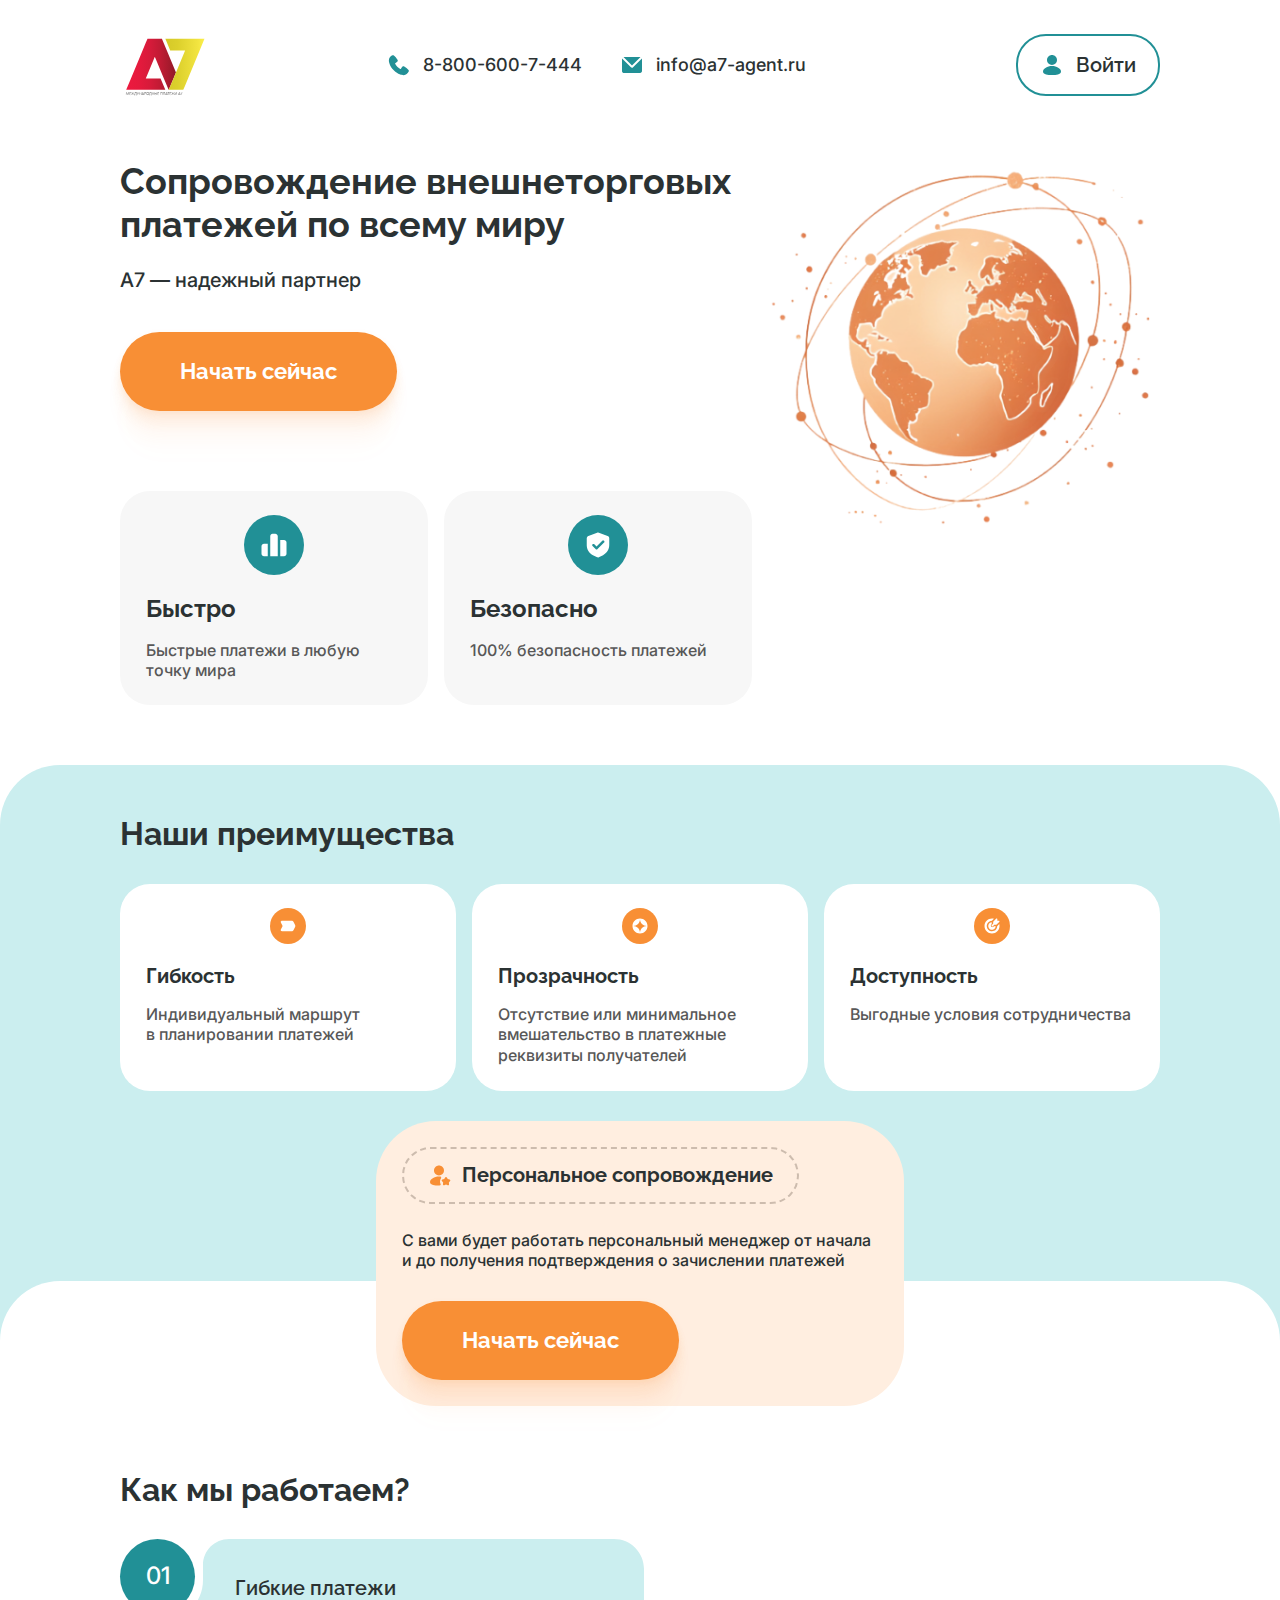
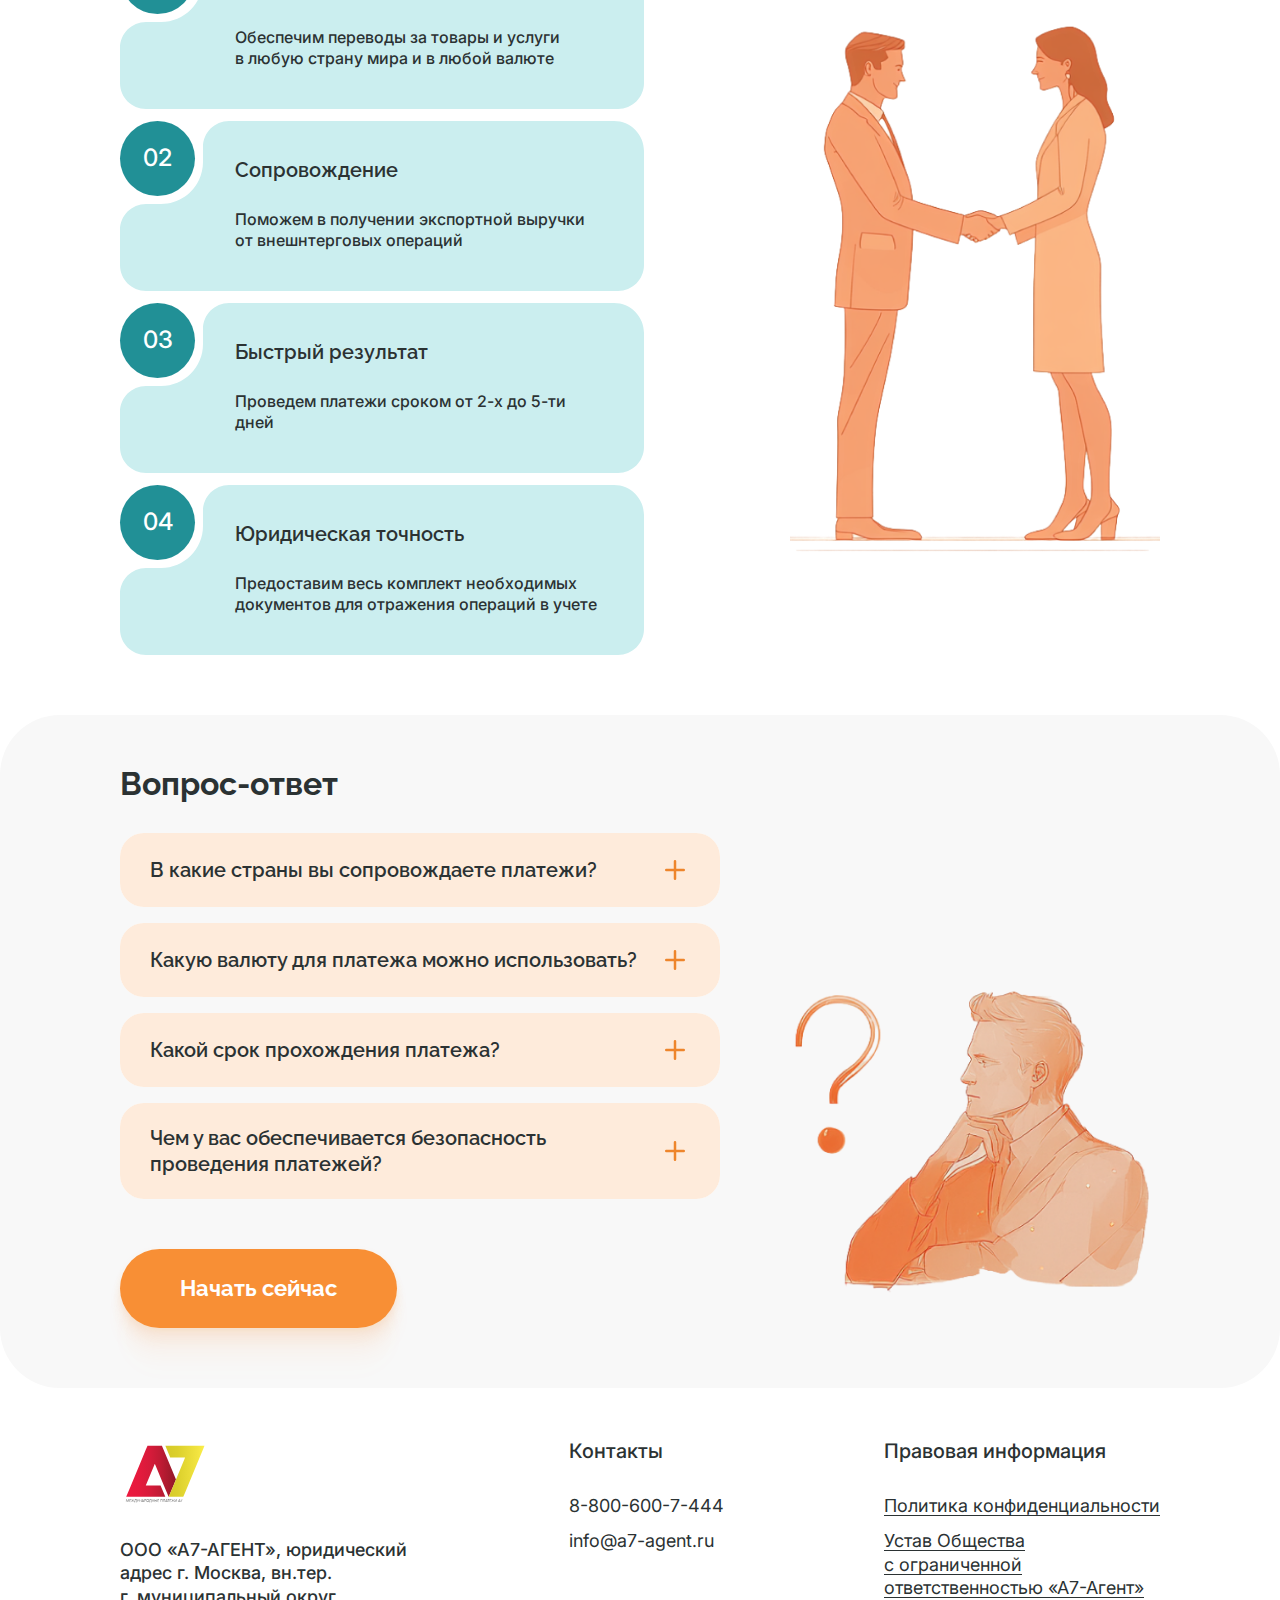
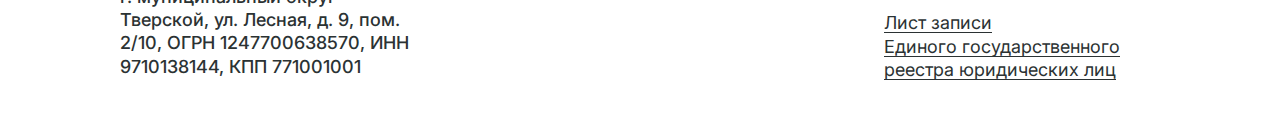
==== commit 9f4f51be: "Update index.html" ====
--- a/index.html
+++ b/index.html
@@ -271,12 +271,30 @@
             <span>Правовая информация</span>
             <ul>
               <li>
-                <a class="footer__politic" href="/"
+                <a class="footer__politic" target="_blank" href="politic.html"
                   >Политика конфиденциальности</a
                 >
               </li>
-              <li><a class="footer__politic" href="/">Устав</a></li>
-              <li><a class="footer__politic" href="/">ЕГРЮЛ</a></li>
+              <li>
+                <a
+                  class="footer__politic"
+                  target="_blank"
+                  href="https://a7-agent.ru/docs/А7-Агент-Устав.pdf"
+                  >Устав Общества<br />
+                  с ограниченной<br />
+                  ответственностью «А7-Агент»</a
+                >
+              </li>
+              <li>
+                <a
+                  class="footer__politic"
+                  target="_blank"
+                  href="https://a7-agent.ru/docs/Лист%20ЕГРЮЛ%20ООО%20А7-Агент.pdf"
+                  >Лист записи<br />
+                  Единого государственного<br />
+                  реестра юридических лиц</a
+                >
+              </li>
             </ul>
           </div>
         </div>
--- a/styles/main.css
+++ b/styles/main.css
@@ -592,3 +592,7 @@
 .header__mobile {
   display: none;
 }
+
+.footer__info {
+  max-width: 294px;
+}
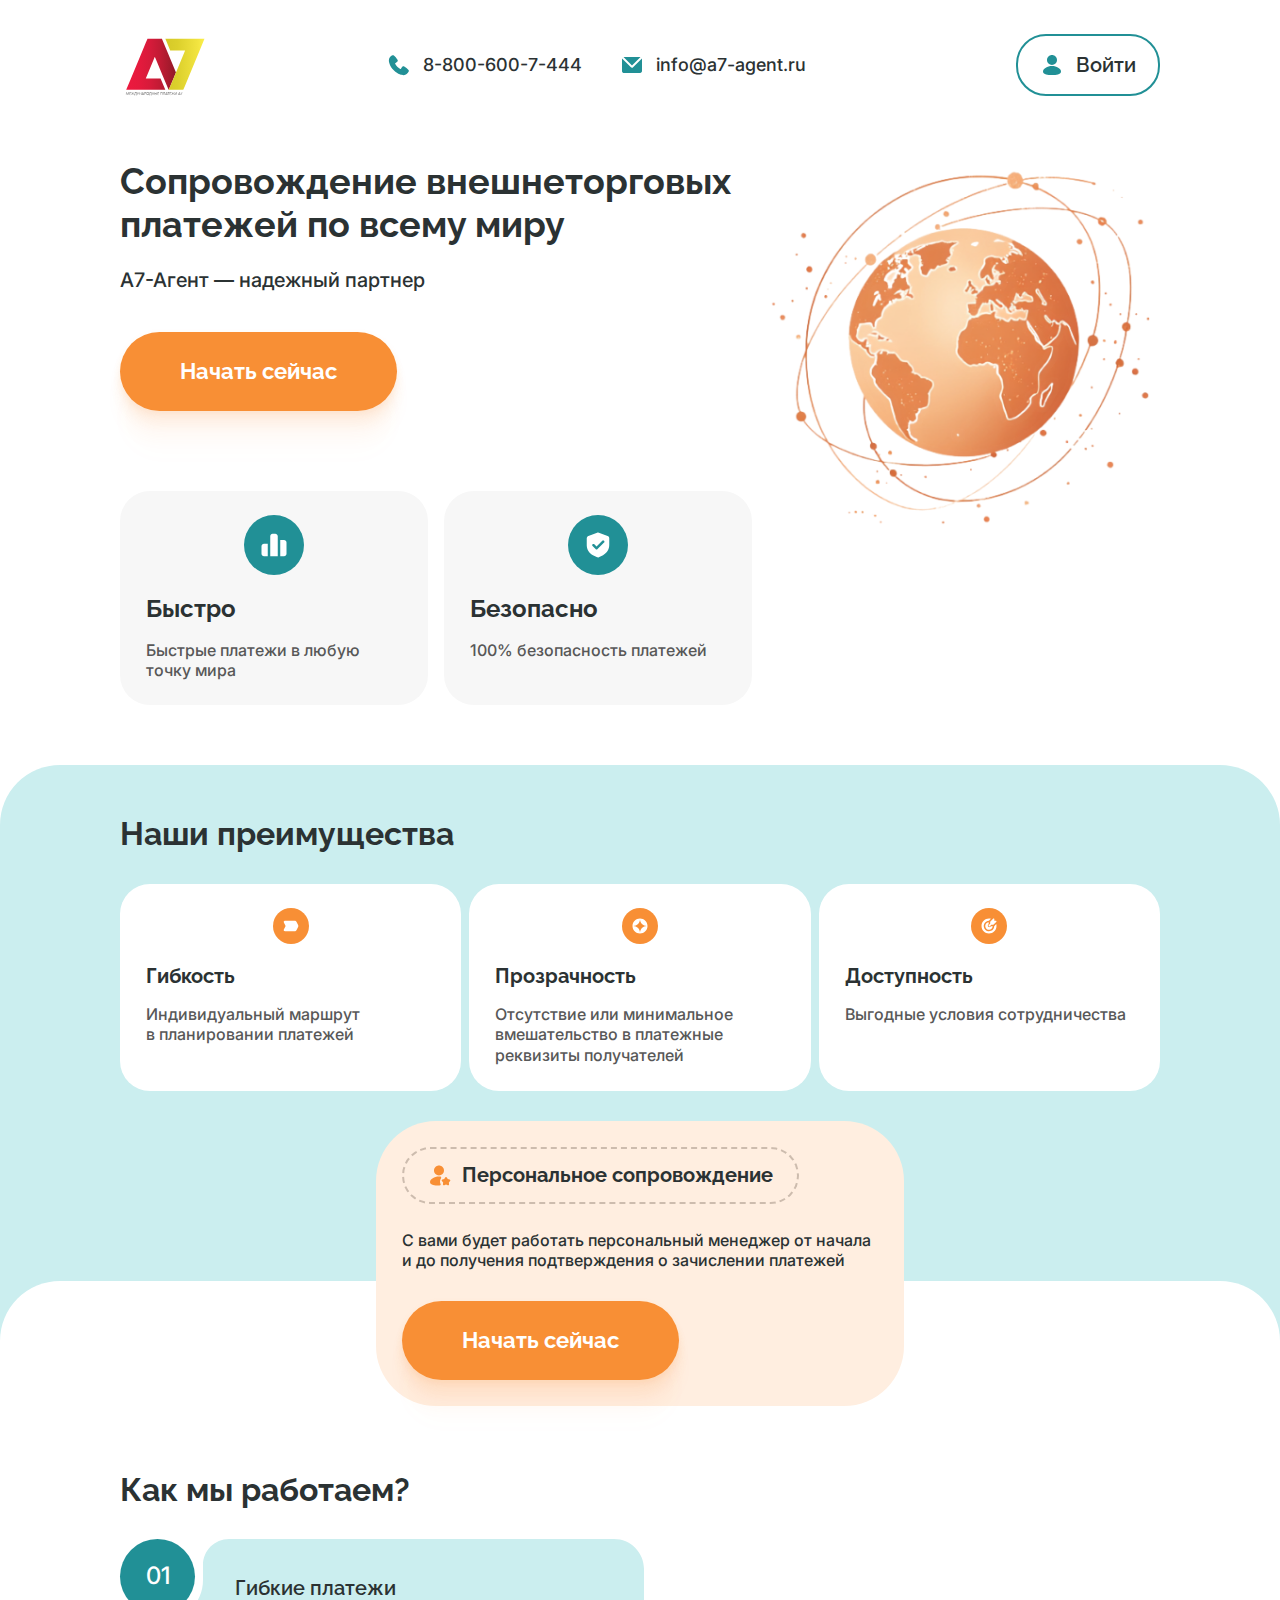
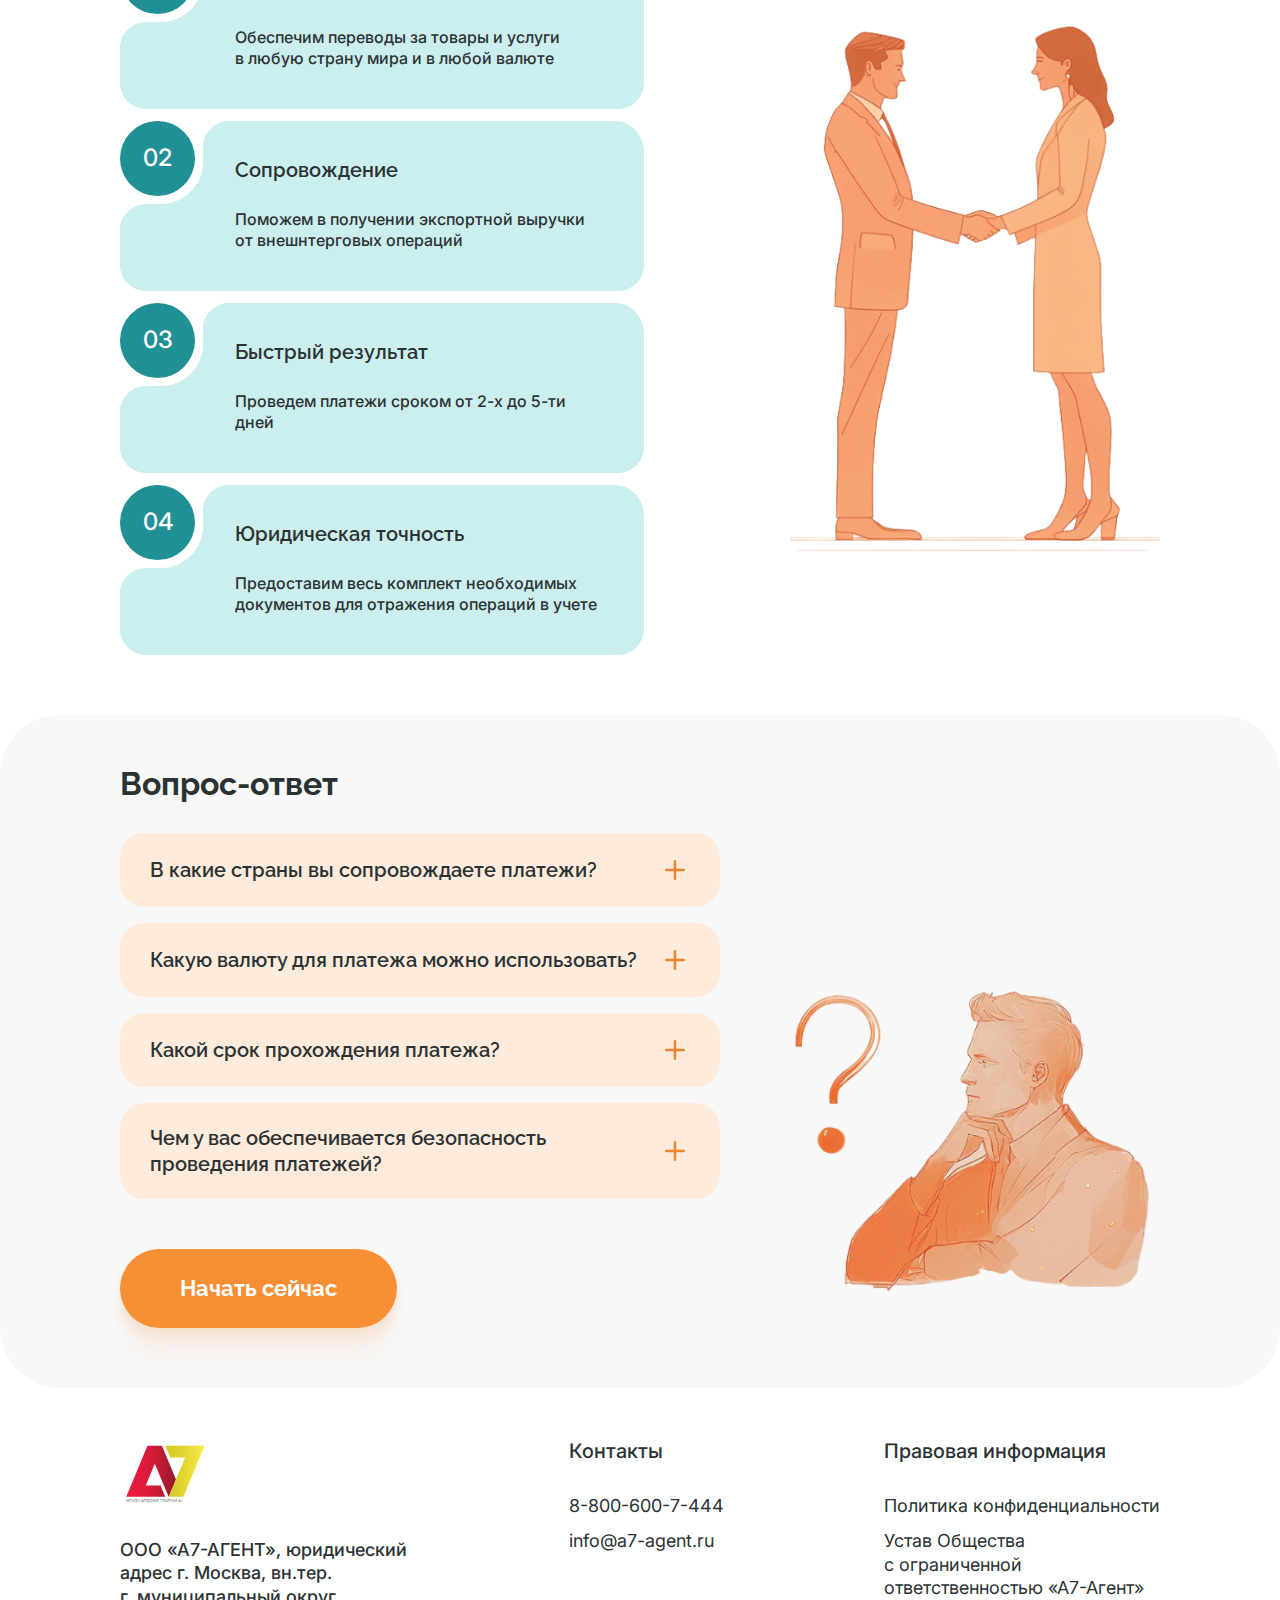
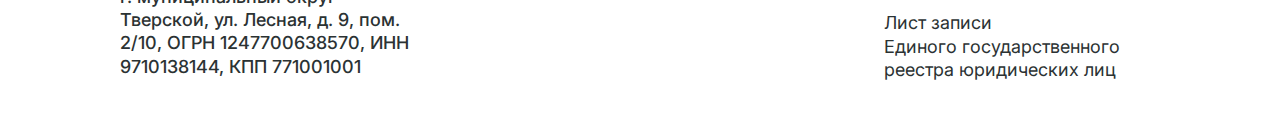
==== commit 71934a93: "Update index.html" ====
--- a/index.html
+++ b/index.html
@@ -81,7 +81,7 @@
         <div class="container">
           <div class="banner__info">
             <h1>Сопровождение внешнеторговых платежей по всему миру</h1>
-            <h2>A7 — надежный партнер</h2>
+            <h2>А7-Агент — надежный партнер</h2>
             <div class="banner__btn">
               <a href="https://form.a7-agent.ru/" class="btn__main"
                 >Начать сейчас</a
--- a/styles/main.css
+++ b/styles/main.css
@@ -137,6 +137,11 @@
   font-size: 18px;
   line-height: 130%;
   color: #2b3233;
+  transition: 0.2s all;
+}
+
+.header__contact a:hover {
+  color: #f88f35;
 }
 
 .header__btn {
@@ -153,6 +158,15 @@
   width: fit-content;
   border-radius: 30px;
   cursor: pointer;
+  transition: 0.4s all;
+}
+
+.header__btn:hover {
+  background: #e9fafb;
+  box-shadow: 0px 8px 10px 0px rgba(33, 144, 150, 0.01),
+    0px 7px 10px 0px rgba(33, 144, 150, 0.03),
+    0px 2px 10px 0px rgba(33, 144, 150, 0.04),
+    0px 5px 20px 0px rgba(33, 144, 150, 0.05);
 }
 
 .banner {
@@ -242,7 +256,7 @@
   max-width: 308px;
   width: 100%;
   border-radius: 30px;
-  background-color: #F7F7F7;
+  background-color: #f7f7f7;
 }
 
 .banner__item img {
@@ -571,6 +585,14 @@
   gap: 12px;
 }
 
+.footer__content ul li {
+  transition: 0.2s all;
+}
+
+.footer__content ul li a:hover {
+  color: #f88f35;
+}
+
 .footer__content ul li a {
   color: #2b3233;
   font-family: "Inter";
@@ -581,12 +603,15 @@
 }
 
 .footer__politic {
-  text-decoration-line: underline;
-  text-decoration-style: solid;
-  text-decoration-skip-ink: none;
-  text-decoration-thickness: auto;
-  text-underline-offset: auto;
-  text-underline-position: from-font;
+  transition: 0.2s all;
+}
+
+.footer__politic:hover {
+  color: #f88f35;
+}
+
+.footer__politic:active {
+  color: #f88f35;
 }
 
 .header__mobile {
@@ -596,3 +621,52 @@
 .footer__info {
   max-width: 294px;
 }
+
+.politic {
+  margin-bottom: 50px;
+}
+
+.politic h1 {
+  font-size: 32px;
+  line-height: 40px;
+  text-align: center;
+  margin: 30px 0 50px 0;
+  font-weight: 700;
+}
+
+.politic p {
+  font-size: 16px;
+  line-height: 24px;
+  margin: 10px 0;
+}
+
+.politic ul {
+  display: flex;
+  flex-direction: column;
+  gap: 10px;
+}
+
+.politic__title {
+  font-size: 24px !important;
+  line-height: 32px;
+  margin: 30px 0 15px 0 !important;
+  font-weight: 600;
+}
+
+.politic a {
+  color: #f88f35;
+}
+
+.politic table {
+  width: 100%;
+  border-collapse: collapse;
+  margin-bottom: 20px;
+  border: 1px solid #ddd;
+}
+
+.politic th,
+td {
+  padding: 15px;
+  text-align: left;
+  border: 1px solid #ddd;
+}
--- a/styles/media.css
+++ b/styles/media.css
@@ -51,6 +51,7 @@
 
   .advantages__items {
     margin-top: 30px;
+    gap: 8px;
   }
 
   .advantages__widget {
@@ -479,6 +480,7 @@
 
   .faq__items {
     margin: 20px 0 30px 0;
+    gap: 8px;
   }
 
   .faq__title {
@@ -492,7 +494,7 @@
   }
 
   .faq__item.active .faq__content {
-    max-height: 170px !important;
+    max-height: 150px !important;
     padding: 20px;
   }
 
@@ -543,9 +545,18 @@
     font-size: 16px;
     line-height: 130%;
   }
-  
+
   .work__item:last-child {
     padding-top: 30px;
+  }
+
+  .politic h1 {
+    font-size: 24px;
+    line-height: 34px;
+  }
+
+  .politic th, td {
+    padding: 6px;
   }
 }
 
